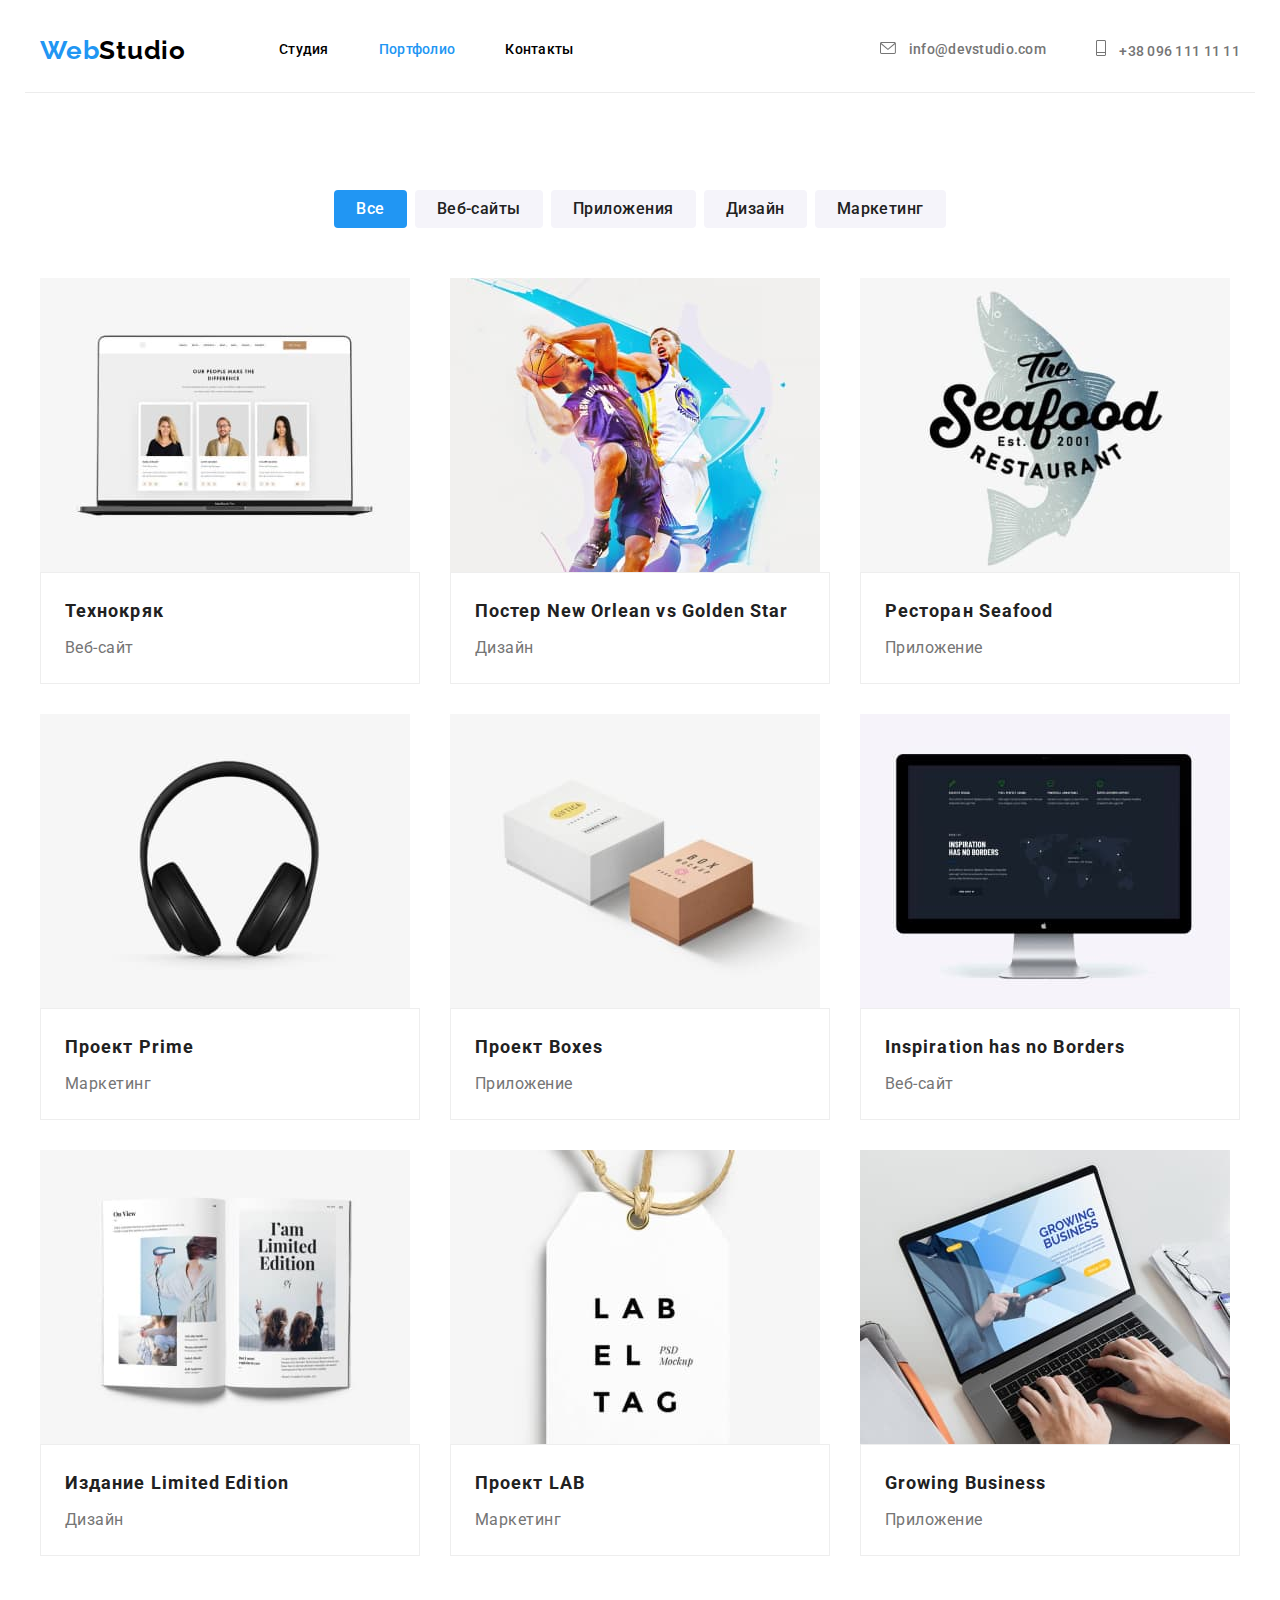
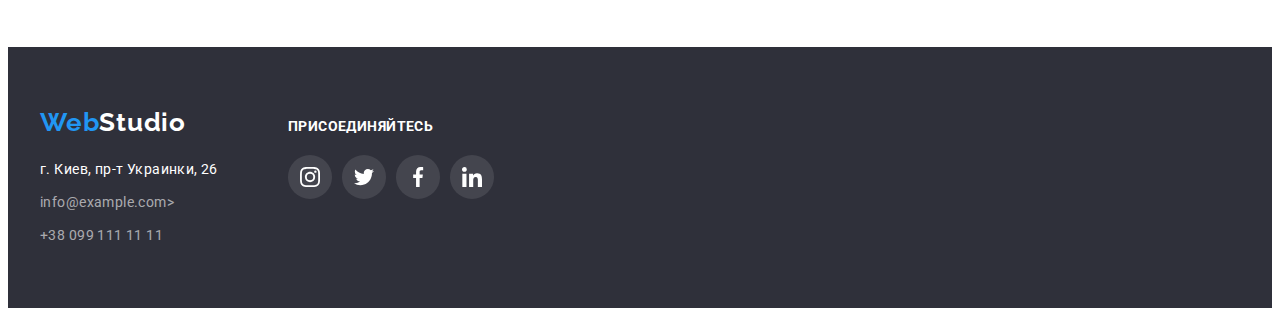
==== portfolio.html @ 6b98e06d "Initial commit" ====
<!DOCTYPE html>
<html lang="ru">
<head>
    <meta charset="UTF-8">
    <meta http-equiv="X-UA-Compatible" content="IE=edge">
    <meta name="viewport" content="width=device-width, initial-scale=1.0">
    <title>Document</title>
<!-- Шрифти -->
<link rel="preconnect" href="https://fonts.googleapis.com">
<link rel="preconnect" href="https://fonts.gstatic.com" crossorigin>
<link href="https://fonts.googleapis.com/css2?family=Raleway:wght@700&family=Roboto:wght@400;500;700;900&display=swap" rel="stylesheet">
<!-- Кастомні стилі -->
<link
rel="stylesheet"
href="https://cdnjs.cloudflare.com/ajax/libs/modern-normalize/1.1.0/modern-normalize.min.css"
integrity="sha512-wpPYUAdjBVSE4KJnH1VR1HeZfpl1ub8YT/NKx4PuQ5NmX2tKuGu6U/JRp5y+Y8XG2tV+wKQpNHVUX03MfMFn9Q=="
crossorigin="anonymous"
referrerpolicy="no-referrer"
/>
    <link rel="stylesheet" href="./css/styles.css"/>
</head>
<body>
     <!-- Секція Хедер -->
     <header class="header"> 
        <div class="header-portfolio container">
            <nav class="header-nav">
                <a class="header-logo link" href="./index.html">Web<span class="logo-accent">Studio</span></a>
                <ul class="header-list list">
                    <li class="header-list-item">
                        <a class="header-link link" href="./index.html">Студия</a>
                </li>
                    <li class="header-list-item">
                        <a class="header-link link current-link" href="./index.html">Портфолио</a>
                    </li>
                    <li class="header-list-item">
                    <a class="header-link link" href="./index.html">Контакты</a>
                    </li>
                </ul>
            </nav>
            <ul class="header-list-cont list">
                <li class="header-contacts">
                    <a class="header-list-contacts link" href="mailto:info@devstudio.com">
                        <svg class="header-contact-svg" width="16" height="12">
                            <use href="./images/icons.svg#icon-mail"></use>
                        </svg>
                        info@devstudio.com
                    </a>
                </li>
                <li class="header-contacts">
                    <a class="header-list-contacts" href="tel:+380961111111">
                        <svg class="header-contact-svg" width="10" height="16">
                            <use href="./images/icons.svg#icon-phone"></use>
                        </svg>
                        +38 096 111 11 11
                    </a>
                </li>
            </ul>
        </div>
    </header>
    <!-- Блок унікального контенту на сторінці -->
    <main class="portfolio">
        <section class="section-portfolio section">
            <div class="container">
                <h1 hidden>Кнопки на странице</h1>
                <ul class="button-list list">
                    <li>
                        <button class="button-special" type="button">Все</button>
                    </li>
                    <li>
                        <button class="button-name" type="button">Веб-сайты</button>
                    </li>
                    <li>
                        <button class="button-name" type="button">Приложения</button>                 
                    </li>
                    <li>
                        <button class="button-name" type="button">Дизайн</button>                   
                    </li>
                    <li>
                        <button class="button-name" type="button">Маркетинг</button>                    
                    </li>
                </ul>
                <ul class="image-list list">
                    <li class="image-portfolio">
                        <a class="image-link link" href="">
                            <img class="image-picture" src="./images/img-1.jpg" alt="Коллектив" width="370" height="294">
                            <div class="image-text">
                            <h2 class="image-title">Технокряк</h2>
                            <p class="image-description">Веб-сайт</p>
                        </div>
                        </a>
                    </li>
                    <li class="image-portfolio">
                        <a class="image-link link" href="">
                            <img class="image-picture" src="./images/img-2.jpg" alt="Игра в баскетбол" width="370" height="294">
                            <div class="image-text">
                            <h2 class="image-title" >Постер New Orlean vs Golden Star</h2>
                            <p class="image-description">Дизайн</p>
                        </div>
                        </a> 
                    </li>
                    <li class="image-portfolio">
                        <a class="image-link link" href="">
                            <img class="image-picture" src="./images/img-3.jpg" alt="Логотип ресторана" width="370" height="294">
                            <div class="image-text">
                            <h2 class="image-title">Ресторан Seafood</h2>
                            <p class="image-description">Приложение</p>
                        </div>
                        </a>
                    </li> 
                    <li class="image-portfolio"> 
                        <a class="image-link link" href="">
                            <img  src="./images/img-4.jpg" alt="Наушники" width="370" height="294">
                            <div class="image-text">
                            <h2 class="image-title">Проект Prime</h2>
                            <p class="image-description">Маркетинг</p>
                        </div>
                        </a>
                    </li>
                    <li class="image-portfolio">
                        <a class="image-link link" href="">
                            <img src="./images/img-5.jpg" alt="Коробки" width="370" height="294">
                            <div class="image-text">
                            <h2 class="image-title">Проект Boxes</h2>
                            <p class="image-description">Приложение</p>
                        </div>
                        </a>
                    </li>
                    <li class="image-portfolio">
                        <a class="image-link link" href="">
                            <img class="image-piture" src="./images/img-6.jpg" alt="Компьютер" width="370" height="294">
                            <div class="image-text">
                            <h2 class="image-title">Inspiration has no Borders</h2>
                            <p class="image-description">Веб-сайт</p>
                        </div>
                        </a>
                    </li>
                    <li class="image-portfolio">
                        <a class="image-link link" href="">
                            <img class="image-piture" src="./images/img-7.jpg" alt="Книга" width="370" height="294">
                            <div class="image-text">
                            <h2 class="image-title">Издание Limited Edition</h2>
                            <p class="image-description">Дизайн</p>
                            </div>
                        </a>
                    </li>
                    <li class="image-portfolio">
                        <a class="image-link link" href="">
                            <img class="image-piture" src="./images/img-8.jpg" alt="Бирка" width="370" height="294">
                            <div class="image-text">
                            <h2 class="image-title">Проект LAB</h2>
                            <p class="image-description">Маркетинг</p>
                        </div>
                        </a>
                    </li>
                    <li class="image-portfolio">
                        <a class="image-link link" href="">
                            <img class="image-piture" src="./images/img-9.jpg" alt="Ноутбук" width="370" height="294">
                            <div class="image-text">
                            <h2 class="image-title">Growing Business</h2>
                            <p class="image-description">Приложение</p>
                        </div>
                        </a>
                    </li>
                </ul>
            </div>
        </section>
    </main> 
     <!-- Секція Футер-->
     <footer class="footer">
        <div class="container">
            <div class="footer-text">
                <div class="footer-two">
                    <a class="footer-logo link" href="./index.html">Web<span class="footer-logo-accent">Studio</span></a>
                        <address class="address">
                        <ul class="list">
                            <li class="footer-cont"> 
                                <a class="footer-link link current-link" href="">г. Киев, пр-т Украинки, 26</a>
                            </li>
                            <li class="footer-cont">
                                <a class="footer-link" href="mailto:info@devstudio.com">info@example.com></a>
                            </li>
                            <li class="footer-cont">
                                <a class="footer-link" href="tel:+380991111111">+38 099 111 11 11</a>
                            </li>
                        </ul>
                    </address>
                </div>
                <div class="footer-box">
                        <h2 class="footer-title">присоединяйтесь</h2>
                        <ul class="footer-media list">
                            <li class="footer-media-box">
                                <a class="footer-media-link link" href="" target="_blank" rel="noopener noreferrer" aria-label="instagram">
                                    <svg class="footer-media-icon" width="20" height="20">
                                        <use href="./images/icons.svg#icon-instagram"></use>
                                    </svg>
                                </a>						
                            </li>		
                            <li class="footer-media-box">
                                <a class="footer-media-link link" href="" target="_blank" rel="noopener noreferrer" aria-label="twitter">
                                    <svg class="footer-media-icon" width="20" height="20">
                                        <use href="./images/icons.svg#icon-twitter"></use>
                                    </svg>
                                </a>
                            </li>			
                            <li class="footer-media-box">
                                <a class="footer-media-link link" href="" target="_blank" rel="noopener noreferrer" aria-label="instagram">
                                    <svg class="footer-media-icon" width="20" height="20">
                                        <use href="./images/icons.svg#icon-facebook"></use>
                                    </svg>
                                </a>
                            </li>	
                            <li class="footer-media-box">
                                <a class="footer-media-link link" href="" target="_blank" rel="noopener noreferrer" aria-label="instagram">
                                    <svg class="footer-media-icon" width="20" height="20">
                                    <use href="./images/icons.svg#icon-linkedin"></use>
                                    </svg>
                                </a>
                            </li>
                        </ul>
                </div>
            </div>
            </div>
    </footer>
</body>
</html>
---- css/styles.css ----
h1,
h2,
h3,
h4,
p,
ul {
  margin: 0;
  padding: 0;
}
:root {
/* fonts */
--main-font: "Roboto";
--secondary-font: "Raleway";

/* text colors */
--accent-txt-cl: #212121;
--blue-txt-cl: #2196F3;
--white-tht-cl: #FFFFFF;
--black-txt-cl: #757575;
--black-txt-logo: #000000;

/* bg colors */
--black-bg-cl: #2F303A;
--header-bg-cl: #FFFFFF;
--benefits-bg-cl: #E5E5E5;
--team-bg-cl: #F5F4FA;

/* others */
}

body {
    font-family: var(--main-font), sans-serif;
    font-size: 14px;
}

/* common styles start */
.link {
    text-decoration: none;
}

.list {
    list-style: none;
}
/* common styles end */
.header {
    display: flex;
}

.container {
    width: 1200px;
    margin: 0 auto;
    padding-right: 15px;
    padding-left: 15px;
    /* outline: 1px solid red; */
}

img {
    display: block;
    max-width: 100%;
    height: auto;
}
.header {
    display: flex;
}

.header-nav {
    display: flex;
    align-items: center;  
}

.header-list {
    display: flex;
    margin-left: 93px;
}
.header-list-item {
    display: flex;
}

.header-list-item:not(:last-child) {
    margin-right: 50px;
}
.header-list .header-link {
    padding-top: 32px;
    padding-bottom: 32px;
}
.header-list-cont {
    display: flex;
    align-items: center;
    margin-left: auto;
}
.header-list-cont .header-list-contacts {
    display: block;
    padding-top: 32px;
    padding-bottom: 32px;
    text-decoration: none;
}

.header-contacts:not(:last-child) {
    margin-right: 50px;
}
.header-contact-svg {
    fill: currentColor;
    margin-right: 10px;
}
/* Header section */

.header-link:hover,
.header-link:focus {
    color: var(--blue-txt-cl);
}

.header-link {
    font-weight: 500;
    font-size: 14px;
    line-height: 1.14;
    letter-spacing: 0.02em;
    color: var(--accent-color);
}

.current-link {
    color: var(--blue-txt-cl) 
}


.header-logo.link {
    font-family: 'Raleway';
    font-weight: 700;
    font-size: 26px;
    line-height: 1.19;
    letter-spacing: 0.03em;    
    color: var(--blue-txt-cl)
}
 
.logo-accent {
    color: var(--black-txt-logo)
}

.link.current-link {
    color: var(--blue-txt-cl);
} 

.header-list-contacts:hover,
.header-list-contacts:focus {
    color: var(--blue-txt-cl);
}

.header-list-contacts {
    font-weight: 500;
    font-size: 14px;
    line-height: 1.14;
    letter-spacing: 0.02em;
    color: #757575;  
}


/* Section hero */
.hero {
    max-width: 1600px;
    margin-left: auto;
    margin-right: auto;

    background-image: linear-gradient(to right, rgba(47, 48, 58, 0.4), rgba(47, 48, 58, 0.4)), url(../images/backgroundimg.jpg);
    background-color: var(--black-bg-cl);
    
    background-repeat: no-repeat;
    background-position: center;
    background-size: cover;
}
.hero-container {
    padding-top: 200px;
    padding-bottom: 200px;
}

.hero-title {
    max-width: 696px;
    margin: 0 auto;
    margin-bottom: 30px;
}

.hero-title {
    font-weight: 900;
    font-size: 44px;
    line-height: 1.36;   
    text-align: center;
    letter-spacing: 0.06em;
    text-transform: uppercase;
    color: var(--white-tht-cl);
}
button {
    font-family: var(--main-font);
}
.hero-button {
    display: block;
    margin-left: auto;
    margin-right: auto;
}
.hero-button:hover,
.hero-button:focus {
    background-color: #188CE8;
}

.hero-button {
    font-weight: 700;
    font-size: 16px;
    line-height: 1.88;
    letter-spacing: 0.06em;
    border: none;
    cursor: pointer;
    color: var(--white-tht-cl); 
}

.hero-button {
    width: 200px;
    height: 50px;
    left: 700px;
    top: 430px;

    background-color: #2196F3;
    box-shadow: 0px 4px 4px rgba(0, 0, 0, 0.15);
    border-radius: 4px;
}

/* Section benefits */

.benefits-section {
    padding-top: 94px;
    padding-bottom: 94px;
}
.benefits-list {
    display: flex;
    padding-left: 0px;
    padding-right: 0px;
} 

.benefits-check {
    width: 270px;
}

.benefits-check:not(:last-child) {
    margin-right: 30px;
}
.benefits-box {
    width: 270px;
    height: 120px;
    display: flex;
    align-items: center;
    justify-content: center;
    background-color: #F5F4FA;
    border-radius: 4px;
}
.benefits-title {
    font-weight: 700;
    font-size: 14px;
    line-height: 1.14;
    letter-spacing: 0.03em;
    text-transform: uppercase;
    color: var(--accent-txt-cl);
    margin-top: 30px;
    margin-bottom: 10px;
}
.benefits-text {
    font-weight: 400;
    font-size: 14px;
    line-height: 1.71;
    letter-spacing: 0.03em;
    color: var(--black-txt-cl)
}

/* Section about */
.about-section {
    padding-bottom: 94px;
}

.about-list {
    display: flex;
} 

.about-item:not(:last-child)  {
    margin-right: 30px;
} 

.about-title {
    font-weight: 700;
    font-size: 36px;
    line-height: 1.16;
    text-align: center;
    letter-spacing: 0.03em;
    color: var(--accent-txt-cl);
    margin-bottom: 50px;  
}
 /* Section team */
.team-section {
    padding-top: 94px;
    padding-bottom: 94px;
    background-color: var(--team-bg-cl); 
 }
 .team-list {
    display: flex;
 }
 
.team-card:not(:first-child)  {
    margin-left: 30px;
}
.team-all-card {
    background: #FFFFFF;
    box-shadow: 0px 1px 3px rgba(0, 0, 0, 0.12), 0px 1px 1px rgba(0, 0, 0, 0.14), 0px 2px 1px rgba(0, 0, 0, 0.2);
    border-radius: 0px 0px 4px 4px; 
}

.team-names {
    margin-bottom: 10px;
}
.team-title {
    font-weight: 700;
    font-size: 36px;
    line-height: 1.16;
    letter-spacing: 0.03em;
    text-align: center;
    color: var(--accent-txt-cl)
}
.team-title {
    margin-bottom: 50px;
}
.team-names {
    font-weight: 500;
    font-size: 16px;
    line-height: 1.18;
    letter-spacing: 0.03em;
    text-align: center;
    color: var(--accent-txt-cl)
}

.team-text {
    padding-top: 30px;
    padding-bottom: 30px;
}
.team-profession {
    font-size: 16px;
    line-height: 1.18;
    letter-spacing: 0.03em;
    text-align: center;
    color: var(--black-txt-cl);
    margin-bottom: 16px;
}
/* Оформлення іконок */
.team-media {
    display: flex;
    justify-content: center;
 }

 .team-media-item:not(:last-child) {
    margin-right: 10px;
 }

.team-media-link {
    display: flex;
    align-items: center;
    justify-content: center;
    width: 44px;
    height: 44px;
    color: #afb1b8;
    background-color: white;
    border-radius: 50%;
}
.team-media-link:hover,
.team-media-link:focus {
    color: #FFFFFF;
    background-color: var(--blue-txt-cl);
}
.team-media-icon {
    fill: currentColor;
}

/* Постійні клієнти */
.clients {
    padding-top: 94px;
    padding-bottom: 94px;
}
.clients-title {
    font-weight: 700;
    font-size: 36px;
    line-height: 42px;
    text-align: center;
    letter-spacing: 0.03em;
    color: #212121;
    margin-bottom: 50px;
}
.clients-list {
    display: flex;
    align-items: center;
}
.clients-media:not(:last-child) {
    margin-right: 30px;
}
.clients-link {
    display: flex;
    align-items: center;
    justify-content: center;
    width: 170px;
    height: 92px;
    color:  #afb1b8;
    border-radius: 4px;
    border: 1px solid #AFB1B8;
}
.clients-link:hover,
.clients-link:focus {
    color:  #2196F3;
    border: 1px solid #2196F3;
}
.clients-icons {
    fill: currentColor;
}

/* Портфоліо */

.header-portfolio {
    display: flex;
    border-bottom: 1px solid #ECECEC;
}

/* Секція кнопок портфоліо */

.button-list {
    display: flex;
    gap: 8px;
    margin: 0 auto;
    justify-content: center;
    margin-bottom: 50px;
}

.button-special:hover,
.button-special:focus {
    cursor: pointer;
    box-shadow: 0px 3px 1px rgba(0, 0, 0, 0.1), 0px 1px 2px rgba(0, 0, 0, 0.08), 0px 2px 2px rgba(0, 0, 0, 0.12);
}

.button-special {
    font-weight: 500;
    font-size: 16px;
    line-height: 1.62;
    letter-spacing: 0.03em;
    border: none;
    background-color: var(--blue-txt-cl);
    color: var(--white-tht-cl);
    padding-top: 6px;
    padding-right: 22px;
    padding-bottom: 6px;
    padding-left: 22px;
    border-radius: 4px;
}

.button-name:hover,
.button-name:focus {
    background-color: var(--blue-txt-cl);
    color: var(--white-tht-cl);
    box-shadow: 0px 3px 1px rgba(0, 0, 0, 0.1), 0px 1px 2px rgba(0, 0, 0, 0.08), 0px 2px 2px rgba(0, 0, 0, 0.12);
 }

.button-name {
    font-weight: 500;
    font-size: 16px;
    line-height: 1.62;
    color: #212121;
    letter-spacing: 0.03em;
    cursor: pointer;
    border: none;
    background-color: #F5F4FA;
    border-radius: 4px;
    padding-top: 6px;
    padding-right: 22px;
    padding-bottom: 6px;
    padding-left: 22px;
}

/* Секція зображень */

.section-portfolio {
    padding-top: 97px;
    padding-bottom: 91px;
}

.image-list {
    display: flex;
    flex-wrap: wrap;
    align-items: center;
    margin: -15px;
}

.image-portfolio {
    flex-basis: calc((100% - 30px * 3) / 3);
    margin: 15px;
}
    
.image-portfolio:hover,
.image-portfolio:focus { 
    box-shadow: 0px 1px 1px rgba(0, 0, 0, 0.12), 0px 4px 4px rgba(0, 0, 0, 0.06), 1px 4px 6px rgba(0, 0, 0, 0.16); 
} 

.image-title {
    margin-bottom: 4px;
}
/* .image-text-special {
    padding-top: 20px;
    padding-right: 24px;
    padding-bottom: 20px;
    padding-left: 24px;
    background: #FFFFFF;
    border: 1px solid #EEEEEE;
    box-shadow: 0px 1px 1px rgba(0, 0, 0, 0.12), 0px 4px 4px rgba(0, 0, 0, 0.06), 1px 4px 6px rgba(0, 0, 0, 0.16);
} */
.image-title {
    font-weight: 700;
    font-size: 18px;
    line-height: 2.00;
    letter-spacing: 0.06em;
    color: #212121;
}
.image-text {
    padding-top: 20px;
    padding-right: 24px;
    padding-bottom: 20px;
    padding-left: 24px;
    border: 1px solid #EEEEEE;
}

.image-description {
    font-weight: 400;
    font-size: 16px;
    line-height: 1.88;
    letter-spacing: 0.03em;
    color: #757575;
    
    
}
/* Футер */

.footer {
    background-color: var(--black-bg-cl);
    padding-top: 60px;
    padding-bottom: 60px;
}
.footer-text {
    display: flex;
}

.footer-logo.link {
    font-family: 'Raleway';
    font-style: normal;
    font-weight: 700;
    font-size: 26px;
    line-height: 1.19;
    letter-spacing: 0.03em;
    color: var(--blue-txt-cl);
}

.footer-logo-accent {
    color: var(--white-tht-cl);
    text-decoration: none;
}

address {
    font-style: normal;
}

.address {
    margin-top: 20px;
}   

.footer-link:hover,
.footer-link:focus  {
    color: var(--white-tht-cl);
}
.footer-link.link.current-link {
    color: var(--white-tht-cl);
}
.footer-link { 
    font-weight: 400;
    font-size: 14px;
    line-height: 1.71;
    letter-spacing: 0.03em;
    color: rgba(255, 255, 255, 0.6);
    text-decoration: none;
}
.footer-cont:not(:last-child) {
    margin-bottom: 9px;
}

/* Футер частина "Присоединяйтесь" */

.footer-box {
    margin-left: 70px;
}
.footer-title {
    font-weight: 700;
    font-size: 14px;
    line-height: 1.14;
    letter-spacing: 0.03em;
    text-transform: uppercase;
    color: #FFFFFF;
    margin-bottom: 20px;
    padding-top: 12px;
}
.footer-media {
    display: flex;
    align-items: center;  
}

.footer-media-box:not(:last-child) {
    margin-right: 10px;
 }

.footer-media-link {
    display: flex;
    align-items: center;
    justify-content: center;
    width: 44px;
    height: 44px;
    color: #FFFFFF;
    border-radius: 50%;
    background-color: rgba(255, 255, 255, 0.1);
}
.footer-media-link:hover,
.footer-media-link:focus {
    color: #FFFFFF;
    background-color: var(--blue-txt-cl);
}
.footer-media-icon {
    fill: currentColor;
}

.footer-media-link {
    display: flex;
    align-items: center;
    justify-content: center;
    color: #FFFFFF;
}
.footer-media-icon {
    color: #FFFFFF;
}
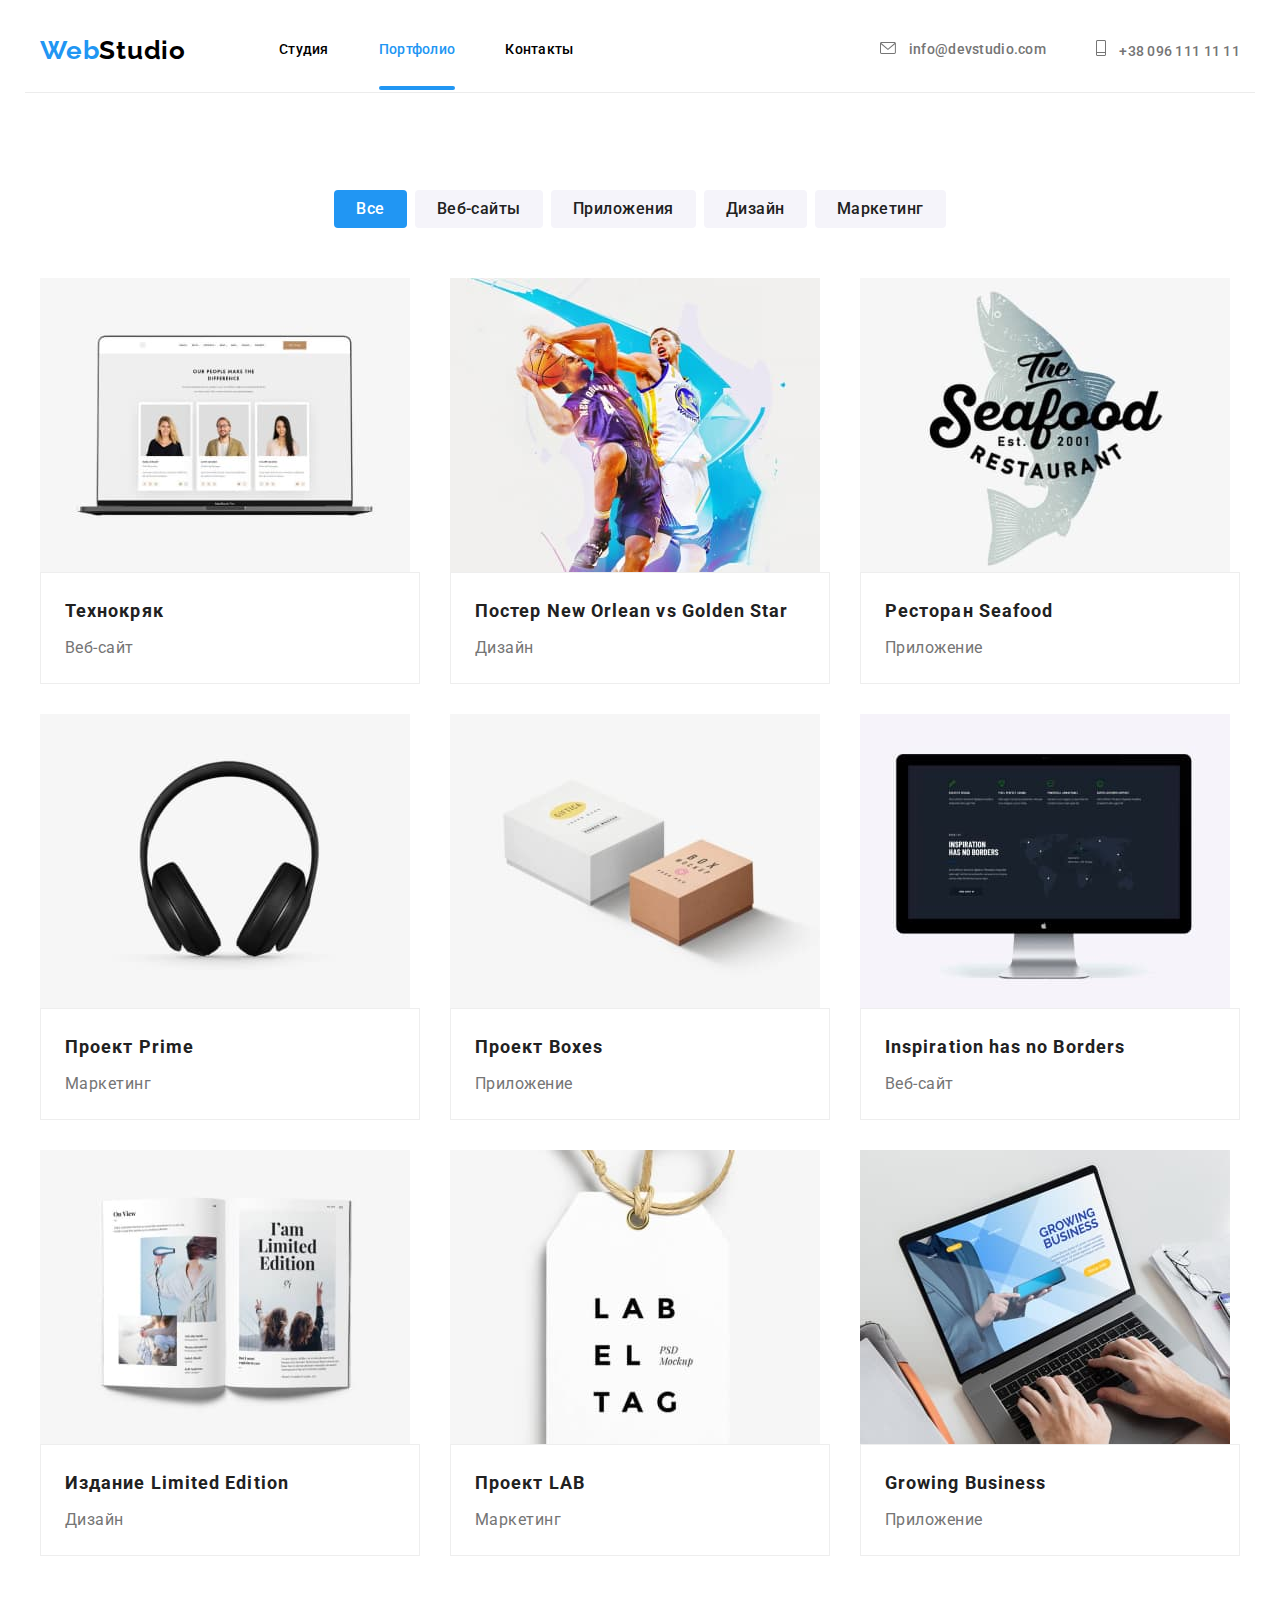
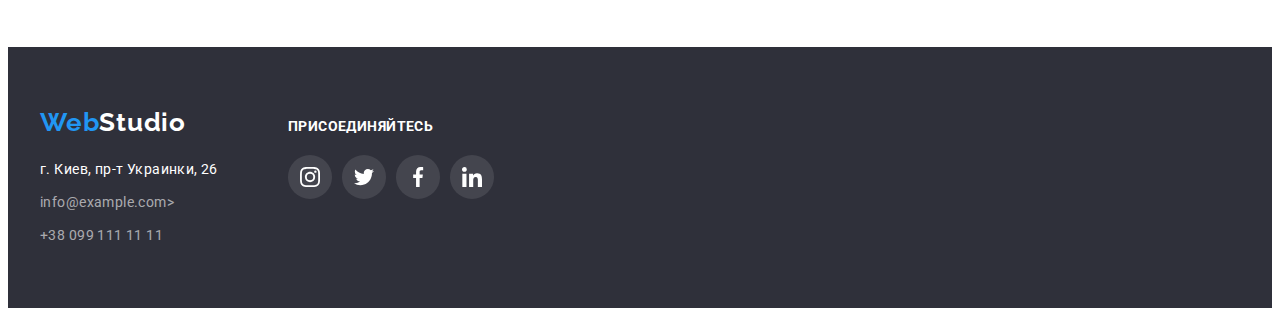
==== commit f6cc356a: "домашка 5" ====
--- a/portfolio.html
+++ b/portfolio.html
@@ -82,7 +82,12 @@
                 <ul class="image-list list">
                     <li class="image-portfolio">
                         <a class="image-link link" href="">
-                            <img class="image-picture" src="./images/img-1.jpg" alt="Коллектив" width="370" height="294">
+                            <div class="image">
+                                <img class="image-picture" src="./images/img-1.jpg" alt="Коллектив" width="370" height="294">
+                                <div class="image-overlay">
+                                <p class="image-sentanse">Ресурс предлагает комплексные предложения с разным уровнем функционала и сервисов. Все это позволит посетителю получить исчерпывающие сведения о компании или частном лице.</p>
+                            </div>
+                            </div>
                             <div class="image-text">
                             <h2 class="image-title">Технокряк</h2>
                             <p class="image-description">Веб-сайт</p>
@@ -91,7 +96,12 @@
                     </li>
                     <li class="image-portfolio">
                         <a class="image-link link" href="">
+                            <div class="image">
                             <img class="image-picture" src="./images/img-2.jpg" alt="Игра в баскетбол" width="370" height="294">
+                            <div class="image-overlay">
+                                <p class="image-sentanse">Ресурс предлагает комплексные предложения с разным уровнем функционала и сервисов. Все это позволит посетителю получить исчерпывающие сведения о компании или частном лице.</p>
+                            </div>
+                            </div>
                             <div class="image-text">
                             <h2 class="image-title" >Постер New Orlean vs Golden Star</h2>
                             <p class="image-description">Дизайн</p>
@@ -100,7 +110,12 @@
                     </li>
                     <li class="image-portfolio">
                         <a class="image-link link" href="">
+                            <div class="image">
                             <img class="image-picture" src="./images/img-3.jpg" alt="Логотип ресторана" width="370" height="294">
+                            <div class="image-overlay">
+                                <p class="image-sentanse">Ресурс предлагает комплексные предложения с разным уровнем функционала и сервисов. Все это позволит посетителю получить исчерпывающие сведения о компании или частном лице.</p>
+                            </div>
+                            </div>
                             <div class="image-text">
                             <h2 class="image-title">Ресторан Seafood</h2>
                             <p class="image-description">Приложение</p>
@@ -109,7 +124,12 @@
                     </li> 
                     <li class="image-portfolio"> 
                         <a class="image-link link" href="">
+                            <div class="image">
                             <img  src="./images/img-4.jpg" alt="Наушники" width="370" height="294">
+                            <div class="image-overlay">
+                                <p class="image-sentanse">Ресурс предлагает комплексные предложения с разным уровнем функционала и сервисов. Все это позволит посетителю получить исчерпывающие сведения о компании или частном лице.</p>
+                            </div>
+                            </div>
                             <div class="image-text">
                             <h2 class="image-title">Проект Prime</h2>
                             <p class="image-description">Маркетинг</p>
@@ -118,7 +138,12 @@
                     </li>
                     <li class="image-portfolio">
                         <a class="image-link link" href="">
+                            <div class="image">
                             <img src="./images/img-5.jpg" alt="Коробки" width="370" height="294">
+                            <div class="image-overlay">
+                                <p class="image-sentanse">Ресурс предлагает комплексные предложения с разным уровнем функционала и сервисов. Все это позволит посетителю получить исчерпывающие сведения о компании или частном лице.</p>
+                            </div>
+                            </div>
                             <div class="image-text">
                             <h2 class="image-title">Проект Boxes</h2>
                             <p class="image-description">Приложение</p>
@@ -127,7 +152,12 @@
                     </li>
                     <li class="image-portfolio">
                         <a class="image-link link" href="">
+                            <div class="image">
                             <img class="image-piture" src="./images/img-6.jpg" alt="Компьютер" width="370" height="294">
+                            <div class="image-overlay">
+                                <p class="image-sentanse">Ресурс предлагает комплексные предложения с разным уровнем функционала и сервисов. Все это позволит посетителю получить исчерпывающие сведения о компании или частном лице.</p>
+                            </div>
+                            </div>
                             <div class="image-text">
                             <h2 class="image-title">Inspiration has no Borders</h2>
                             <p class="image-description">Веб-сайт</p>
@@ -136,7 +166,12 @@
                     </li>
                     <li class="image-portfolio">
                         <a class="image-link link" href="">
+                            <div class="image">
                             <img class="image-piture" src="./images/img-7.jpg" alt="Книга" width="370" height="294">
+                            <div class="image-overlay">
+                                <p class="image-sentanse">Ресурс предлагает комплексные предложения с разным уровнем функционала и сервисов. Все это позволит посетителю получить исчерпывающие сведения о компании или частном лице.</p>
+                            </div>
+                            </div>
                             <div class="image-text">
                             <h2 class="image-title">Издание Limited Edition</h2>
                             <p class="image-description">Дизайн</p>
@@ -145,7 +180,12 @@
                     </li>
                     <li class="image-portfolio">
                         <a class="image-link link" href="">
+                            <div class="image">
                             <img class="image-piture" src="./images/img-8.jpg" alt="Бирка" width="370" height="294">
+                            <div class="image-overlay">
+                                <p class="image-sentanse">Ресурс предлагает комплексные предложения с разным уровнем функционала и сервисов. Все это позволит посетителю получить исчерпывающие сведения о компании или частном лице.</p>
+                            </div>
+                            </div>
                             <div class="image-text">
                             <h2 class="image-title">Проект LAB</h2>
                             <p class="image-description">Маркетинг</p>
@@ -154,7 +194,12 @@
                     </li>
                     <li class="image-portfolio">
                         <a class="image-link link" href="">
+                            <div class="image">
                             <img class="image-piture" src="./images/img-9.jpg" alt="Ноутбук" width="370" height="294">
+                            <div class="image-overlay">
+                                <p class="image-sentanse">Ресурс предлагает комплексные предложения с разным уровнем функционала и сервисов. Все это позволит посетителю получить исчерпывающие сведения о компании или частном лице.</p>
+                            </div>
+                            </div>
                             <div class="image-text">
                             <h2 class="image-title">Growing Business</h2>
                             <p class="image-description">Приложение</p>
@@ -174,7 +219,7 @@
                         <address class="address">
                         <ul class="list">
                             <li class="footer-cont"> 
-                                <a class="footer-link link current-link" href="">г. Киев, пр-т Украинки, 26</a>
+                                <a class="footer-link link current-link-footer" href="">г. Киев, пр-т Украинки, 26</a>
                             </li>
                             <li class="footer-cont">
                                 <a class="footer-link" href="mailto:info@devstudio.com">info@example.com></a>
--- a/css/styles.css
+++ b/css/styles.css
@@ -59,6 +59,7 @@
     max-width: 100%;
     height: auto;
 }
+/* Хедер */
 .header {
     display: flex;
 }
@@ -103,11 +104,6 @@
     margin-right: 10px;
 }
 /* Header section */
-
-.header-link:hover,
-.header-link:focus {
-    color: var(--blue-txt-cl);
-}
 
 .header-link {
     font-weight: 500;
@@ -115,6 +111,14 @@
     line-height: 1.14;
     letter-spacing: 0.02em;
     color: var(--accent-color);
+
+    transition-property: color;
+    transition-duration: 250ms;
+    transition-timing-function: cubic-bezier(0.4, 0, 0.2, 1);
+}
+.header-link:hover,
+.header-link:focus {
+    color: var(--blue-txt-cl);
 }
 
 .current-link {
@@ -137,11 +141,27 @@
 
 .link.current-link {
     color: var(--blue-txt-cl);
-} 
-
-.header-list-contacts:hover,
-.header-list-contacts:focus {
+}
+.header-list-contacts.link.current-link-cont {
     color: var(--blue-txt-cl);
+}
+.current-link {
+    position: relative;
+    
+}
+
+.current-link::before {
+    content: "";
+    position: absolute;
+    bottom: 0;
+    left: 0;
+
+    width: 100%;
+    height: 4px;
+    display: inline-block;
+
+    background-color: #2196F3;
+    border-radius: 2px
 }
 
 .header-list-contacts {
@@ -149,9 +169,18 @@
     font-size: 14px;
     line-height: 1.14;
     letter-spacing: 0.02em;
-    color: #757575;  
-}
-
+    color: #757575;
+    
+    transition-property: color;
+    transition-duration: 250ms;
+    transition-timing-function: cubic-bezier(0.4, 0, 0.2, 1);
+}
+
+.header-list-contacts:hover,
+.header-list-contacts:focus {
+    color: var(--blue-txt-cl);
+    
+}
 
 /* Section hero */
 .hero {
@@ -205,19 +234,79 @@
     line-height: 1.88;
     letter-spacing: 0.06em;
     border: none;
-    cursor: pointer;
-    color: var(--white-tht-cl); 
-}
-
-.hero-button {
+
     width: 200px;
     height: 50px;
     left: 700px;
     top: 430px;
 
+    cursor: pointer;
+
+    color: var(--white-tht-cl);
+
     background-color: #2196F3;
+
     box-shadow: 0px 4px 4px rgba(0, 0, 0, 0.15);
     border-radius: 4px;
+
+    transition-property: background-color;
+    transition-duration: 250ms;
+    transition-timing-function: cubic-bezier(0.4, 0, 0.2, 1);
+}
+/* Модальне вікно */
+.backdrop {
+    position: fixed;
+    top: 0;
+    left: 0;
+    width: 100%;
+    height: 100%;
+    background-color: rgba(0, 0, 0, 0.2);
+    
+    opacity: 1;
+    visibility: visible;
+    pointer-events: initial;
+
+    transition: opacity 250ms cubic-bezier(0.4, 0, 0.2, 1), visibility 250ms cubic-bezier (0.4, 0, 0.2, 1);
+} 
+.backdrop.is-hidden {
+    opacity: 0;
+    visibility: hidden;
+    pointer-events: none;
+}
+.modal {
+    position: absolute;
+    top: 50%;
+    left: 50%;
+    transform: translate(-50%, -50%);
+    
+    z-index: 1000;
+
+    width: 528px;
+    height: 581px;
+    
+    box-shadow: 0px 1px 3px rgba(0, 0, 0, 0.12), 0px 1px 1px rgba(0, 0, 0, 0.14), 0px 2px 1px rgba(0, 0, 0, 0.2);
+    border-radius: 4px;
+    background-color: #FFFFFF;
+}
+.modal-close-btn {
+    position: absolute;
+    top: 8px;
+    right: 8px;
+
+    /* transform: translate(50%, -50%); */
+
+    display: flex;
+    align-items: center;
+    justify-content: center;
+    width: 30px;
+    height: 30px;
+    padding: 0;
+
+    background: #FFFFFF;
+    border: 1px solid rgba(0, 0, 0, 0.1);
+    border-radius: 50%;
+
+    cursor: pointer;
 }
 
 /* Section benefits */
@@ -266,7 +355,7 @@
     color: var(--black-txt-cl)
 }
 
-/* Section about */
+/* Чем мы занимаемся */
 .about-section {
     padding-bottom: 94px;
 }
@@ -287,6 +376,32 @@
     letter-spacing: 0.03em;
     color: var(--accent-txt-cl);
     margin-bottom: 50px;  
+}
+.about-wrapper {
+    position: relative;
+    z-index: -1;
+}
+.about-pc {
+ display: block;
+}
+.about-text {
+    position: absolute;
+    bottom: 0;
+    right: 0;
+
+    font-weight: 700;
+    font-size: 14px;
+    line-height: 1.14;
+    text-align: center;
+    letter-spacing: 0.03em;
+    text-transform: uppercase;
+    padding-top: 27px;
+    padding-bottom: 27px;
+    color: #FFFFFF;
+
+    background-color: rgba(47, 48, 58, 0.8);
+    width: 370px;
+    height: 70px;
 }
  /* Section team */
 .team-section {
@@ -361,6 +476,12 @@
     color: #afb1b8;
     background-color: white;
     border-radius: 50%;
+
+    transition-property: color, background-color;
+    transition-duration: 250ms;
+    transition-timing-function: cubic-bezier(0.4, 0, 0.2, 1);
+
+    
 }
 .team-media-link:hover,
 .team-media-link:focus {
@@ -401,6 +522,10 @@
     color:  #afb1b8;
     border-radius: 4px;
     border: 1px solid #AFB1B8;
+
+    transition-property: color;
+    transition-duration: 250ms;
+    transition-timing-function: cubic-bezier(0.4, 0, 0.2, 1);
 }
 .clients-link:hover,
 .clients-link:focus {
@@ -470,6 +595,10 @@
     padding-right: 22px;
     padding-bottom: 6px;
     padding-left: 22px;
+
+    transition-property: color, background-color, box-shadow;
+    transition-duration: 250ms;
+    transition-timing-function: cubic-bezier(0.4, 0, 0.2, 1);
 }
 
 /* Секція зображень */
@@ -489,25 +618,61 @@
 .image-portfolio {
     flex-basis: calc((100% - 30px * 3) / 3);
     margin: 15px;
-}
-    
+
+    transition-property: box-shadow;
+    transition-duration: 250ms;
+    transition-timing-function: cubic-bezier(0.4, 0, 0.2, 1);
+}
+
 .image-portfolio:hover,
 .image-portfolio:focus { 
     box-shadow: 0px 1px 1px rgba(0, 0, 0, 0.12), 0px 4px 4px rgba(0, 0, 0, 0.06), 1px 4px 6px rgba(0, 0, 0, 0.16); 
 } 
 
+.image {
+    position: relative;
+    overflow: hidden;
+
+}
+
+.image-overlay {
+    /* backdrop-filter: blur (3px); */
+    position: absolute;
+    top: 0;
+    left: 0;
+
+    display: block;
+    justify-content: center;
+    align-items: center;
+
+    width: 100%;
+    height: 100%;
+    transform: translateY(100%);
+
+    background-color: rgba(33, 150, 243, 0.9);
+    
+    padding-top: 63px;
+    padding-right: 24px;
+    padding-bottom: 64px;
+    padding-left: 24px;
+
+    transition: 250ms cubic-bezier(0.4, 0, 0.2, 1);
+
+}
+
+.image:hover .image-overlay {
+    transform: translateY(0%);
+}
+.image-sentanse {
+    font-size: 18px; 
+    line-height: 1.56;
+    letter-spacing: 0.03em;
+    color: #FFFFFF;
+}
 .image-title {
     margin-bottom: 4px;
 }
-/* .image-text-special {
-    padding-top: 20px;
-    padding-right: 24px;
-    padding-bottom: 20px;
-    padding-left: 24px;
-    background: #FFFFFF;
-    border: 1px solid #EEEEEE;
-    box-shadow: 0px 1px 1px rgba(0, 0, 0, 0.12), 0px 4px 4px rgba(0, 0, 0, 0.06), 1px 4px 6px rgba(0, 0, 0, 0.16);
-} */
+
 .image-title {
     font-weight: 700;
     font-size: 18px;
@@ -570,7 +735,7 @@
 .footer-link:focus  {
     color: var(--white-tht-cl);
 }
-.footer-link.link.current-link {
+.footer-link.link.current-link-footer {
     color: var(--white-tht-cl);
 }
 .footer-link { 
@@ -580,6 +745,10 @@
     letter-spacing: 0.03em;
     color: rgba(255, 255, 255, 0.6);
     text-decoration: none;
+
+    transition-property: color;
+    transition-duration: 250ms;
+    transition-timing-function: cubic-bezier(0.4, 0, 0.2, 1);
 }
 .footer-cont:not(:last-child) {
     margin-bottom: 9px;
@@ -618,6 +787,10 @@
     color: #FFFFFF;
     border-radius: 50%;
     background-color: rgba(255, 255, 255, 0.1);
+
+    transition-property: color, background-color;
+    transition-duration: 250ms;
+    transition-timing-function: cubic-bezier(0.4, 0, 0.2, 1);
 }
 .footer-media-link:hover,
 .footer-media-link:focus {
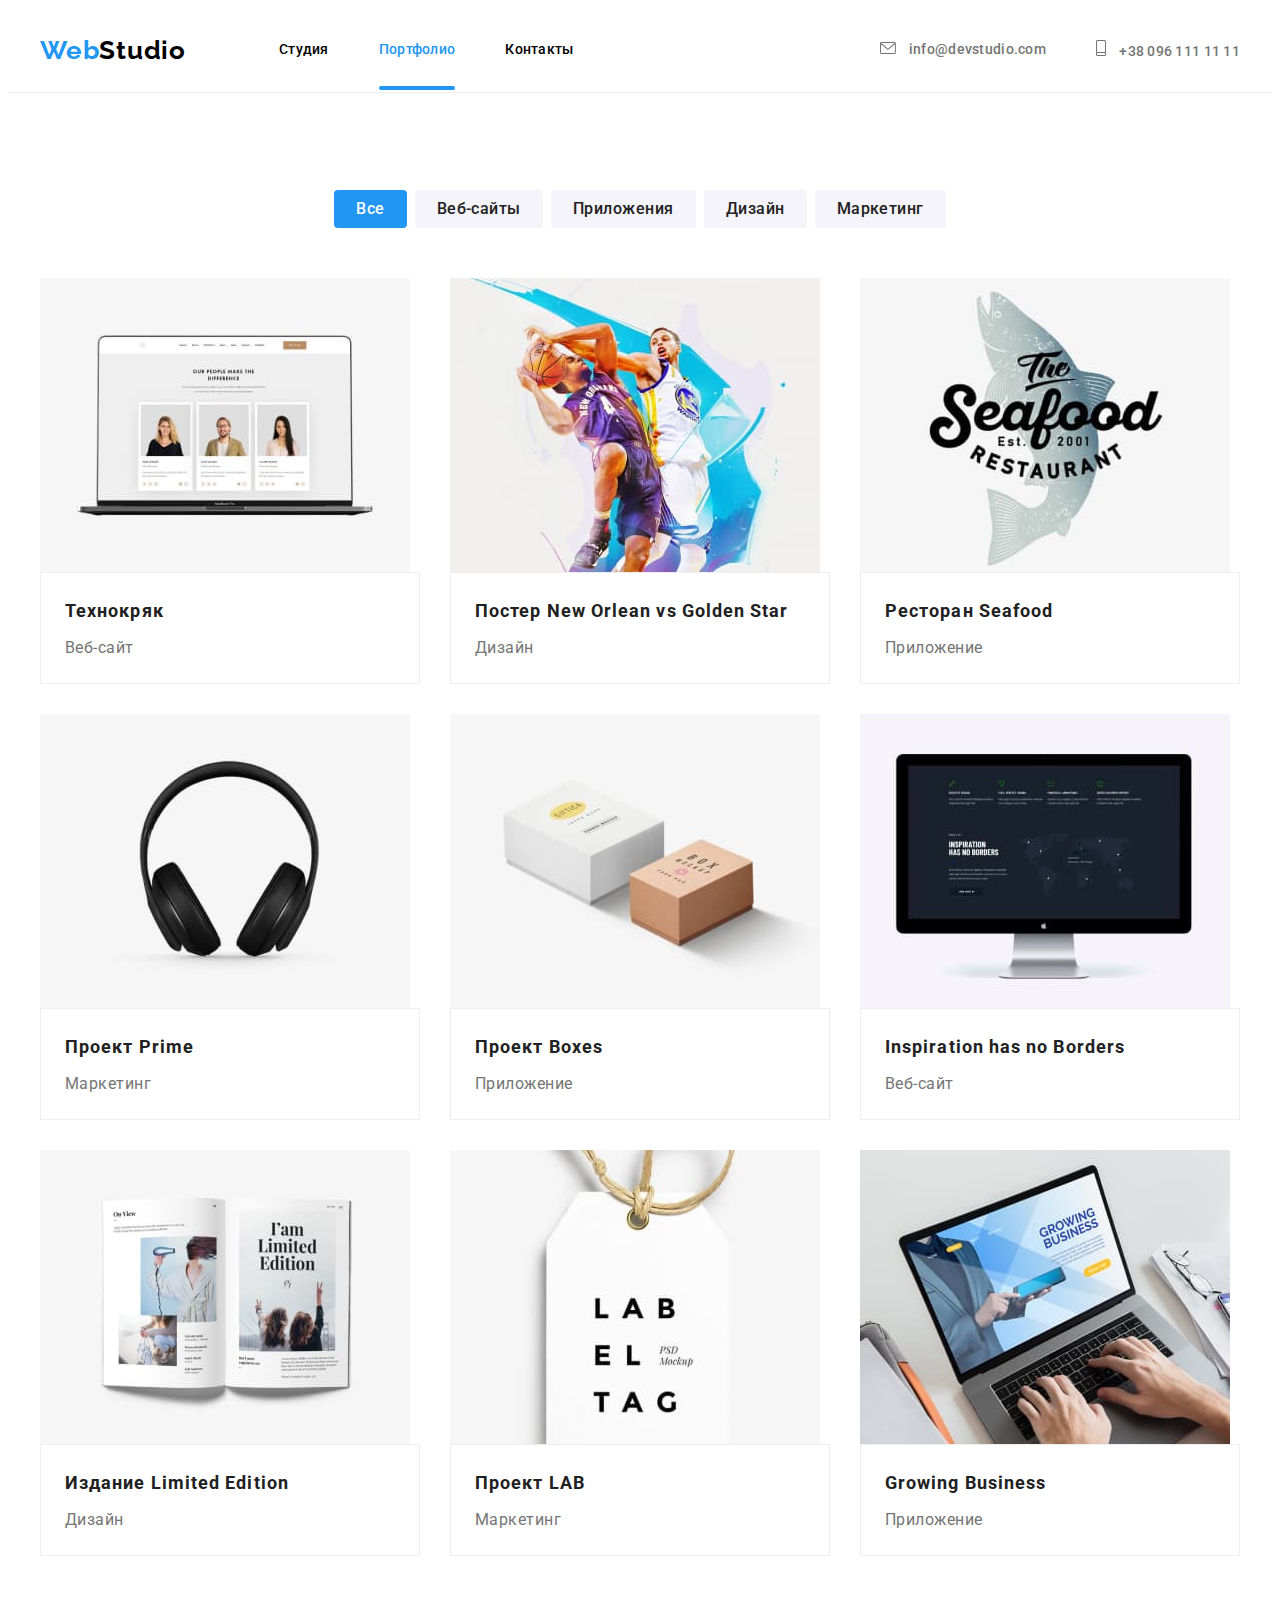
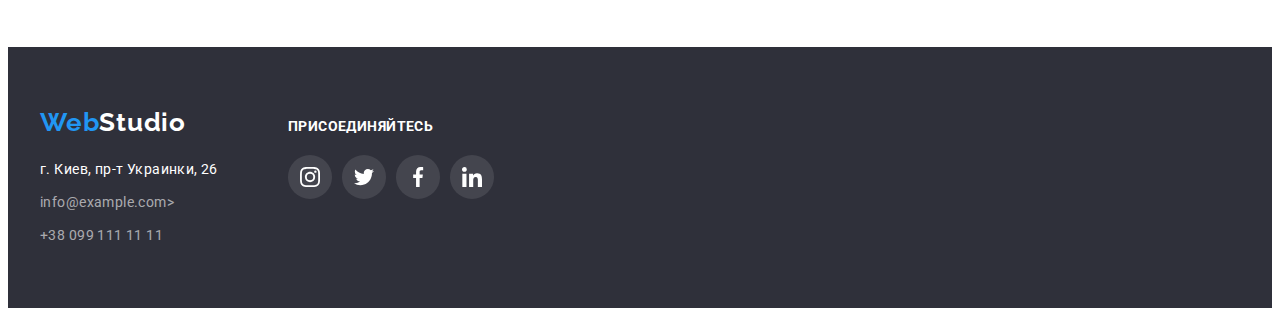
==== commit 18e1bb3b: "доопрацювання дз5" ====
--- a/portfolio.html
+++ b/portfolio.html
@@ -21,8 +21,8 @@
 </head>
 <body>
      <!-- Секція Хедер -->
-     <header class="header"> 
-        <div class="header-portfolio container">
+     <header class="header-portfolio"> 
+        <div class="header-portfolio-cont container">
             <nav class="header-nav">
                 <a class="header-logo link" href="./index.html">Web<span class="logo-accent">Studio</span></a>
                 <ul class="header-list list">
--- a/css/styles.css
+++ b/css/styles.css
@@ -258,15 +258,17 @@
     position: fixed;
     top: 0;
     left: 0;
+    z-index: 1000;
     width: 100%;
     height: 100%;
+
     background-color: rgba(0, 0, 0, 0.2);
     
     opacity: 1;
     visibility: visible;
     pointer-events: initial;
 
-    transition: opacity 250ms cubic-bezier(0.4, 0, 0.2, 1), visibility 250ms cubic-bezier (0.4, 0, 0.2, 1);
+    transition: opacity 250ms cubic-bezier(0.4, 0, 0.2, 1), visibility 250ms cubic-bezier(0.4, 0, 0.2, 1);
 } 
 .backdrop.is-hidden {
     opacity: 0;
@@ -287,6 +289,7 @@
     box-shadow: 0px 1px 3px rgba(0, 0, 0, 0.12), 0px 1px 1px rgba(0, 0, 0, 0.14), 0px 2px 1px rgba(0, 0, 0, 0.2);
     border-radius: 4px;
     background-color: #FFFFFF;
+
 }
 .modal-close-btn {
     position: absolute;
@@ -307,6 +310,7 @@
     border-radius: 50%;
 
     cursor: pointer;
+
 }
 
 /* Section benefits */
@@ -539,8 +543,11 @@
 /* Портфоліо */
 
 .header-portfolio {
-    display: flex;
     border-bottom: 1px solid #ECECEC;
+}
+.header-portfolio-cont {
+    display: flex;
+    
 }
 
 /* Секція кнопок портфоліо */
